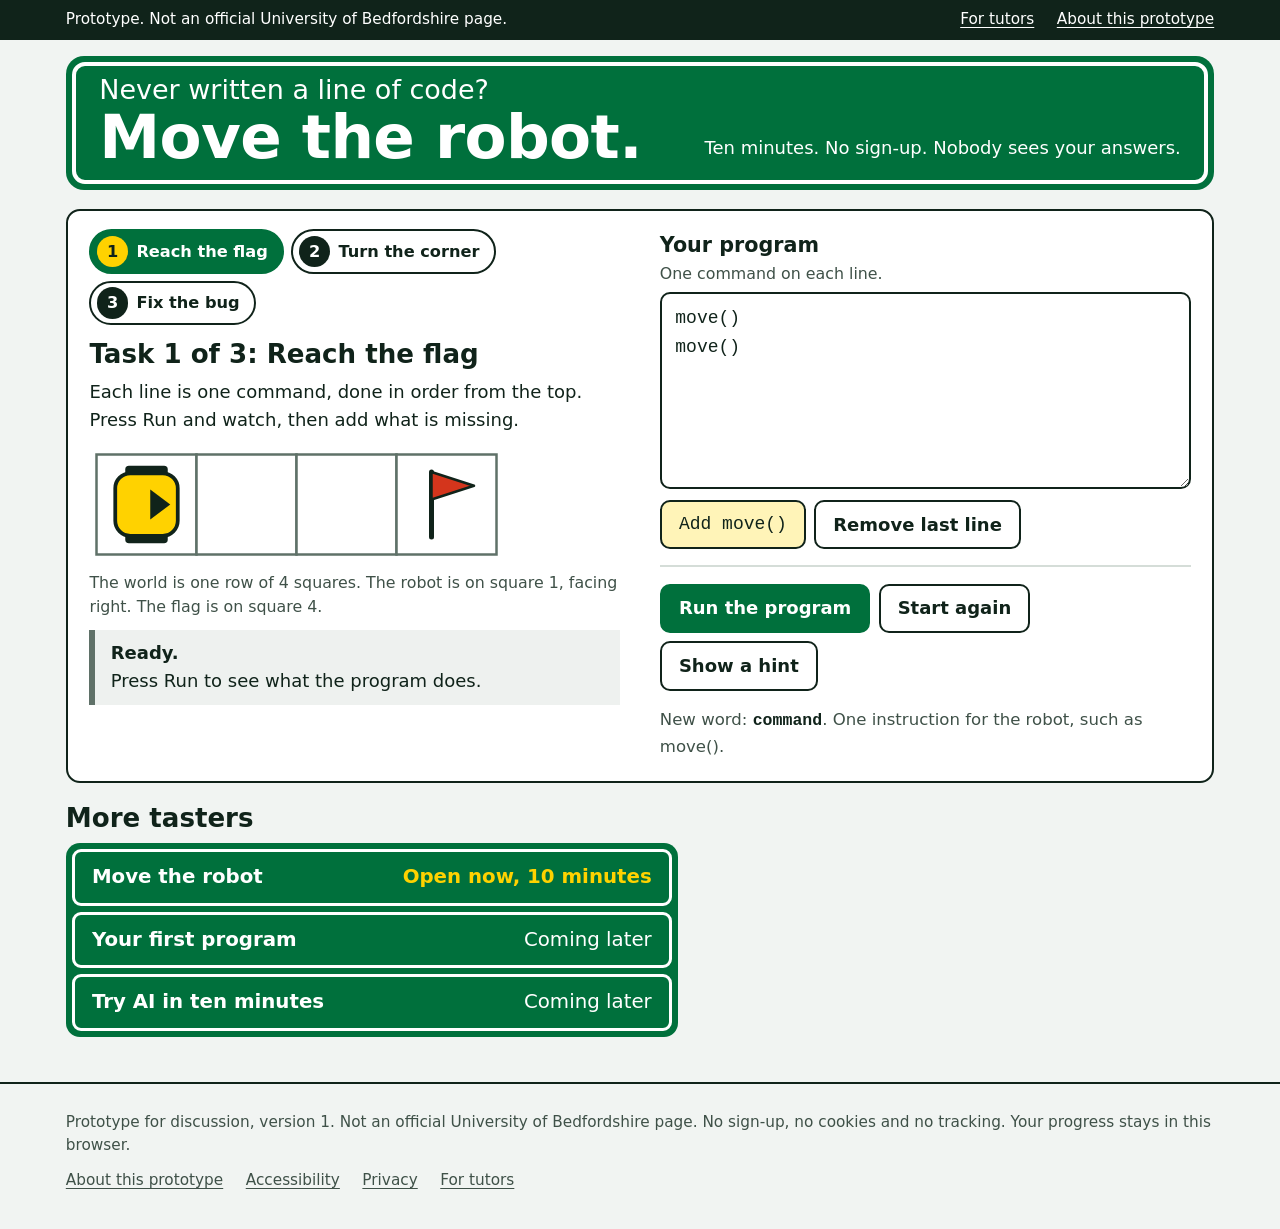
==== tech-taster/index.html @ 21ca5ffa "Add files via upload" ====
<!DOCTYPE html>
<html lang="en-GB">
<head>
  <meta charset="utf-8">
  <meta name="viewport" content="width=device-width, initial-scale=1">
  <title>Move the robot: a ten-minute tech taster (prototype)</title>
  <meta name="description" content="Never written a line of code? Move a robot with a few commands. Ten minutes, no sign-up. A prototype for discussion.">
  <meta name="robots" content="noindex">
  <link rel="icon" href="data:image/svg+xml,%3Csvg xmlns='http://www.w3.org/2000/svg' viewBox='0 0 64 64'%3E%3Crect width='64' height='64' rx='14' fill='%2300703c'/%3E%3Crect x='14' y='14' width='36' height='36' rx='9' fill='%23ffd200'/%3E%3Cpath d='M30 22l14 10-14 10z' fill='%2310231a'/%3E%3C/svg%3E">
  <link rel="stylesheet" href="css/site.css">
</head>
<body>
  <a class="skip" href="#main">Skip to the task</a>

  <header class="strip">
    <div class="wrap strip-inner">
      <p>Prototype. Not an official University of Bedfordshire page.</p>
      <nav aria-label="About this site">
        <a href="tutors.html">For tutors</a>
        <a href="about.html">About this prototype</a>
      </nav>
    </div>
  </header>

  <main id="main" class="wrap page" tabindex="-1">

    <section class="sign" aria-labelledby="page-title">
      <div class="sign-face">
        <h1 id="page-title">
          <span class="sign-ask">Never written a line of code?</span>
          <span class="sign-do">Move the robot.</span>
        </h1>
        <p class="sign-promise">Ten minutes. No sign-up. Nobody sees your answers.</p>
      </div>
    </section>

    <noscript>
      <p class="notice">This taster needs JavaScript to move the robot. Turn JavaScript on in your browser, then load the page again.</p>
    </noscript>

    <section class="bench" aria-labelledby="task-title">

      <div class="bench-see">
        <nav class="steps" aria-label="Tasks">
          <ol id="steps"></ol>
        </nav>
        <h2 id="task-title" tabindex="-1"></h2>
        <p id="task-intro"></p>
        <div id="world" class="world"></div>
        <p id="world-description" class="world-description"></p>
        <div id="result" class="result" role="status">
          <strong id="result-title"></strong>
          <span id="result-detail"></span>
          <span id="trace" class="trace" aria-hidden="true"></span>
        </div>
        <button type="button" id="next" class="button button-main button-next" hidden></button>
      </div>

      <div class="bench-do">
        <label for="code">Your program</label>
        <p id="code-help" class="help">One command on each line.</p>
        <textarea id="code" class="code-box" rows="6" spellcheck="false" autocapitalize="off" autocomplete="off" autocorrect="off" aria-describedby="code-help"></textarea>
        <div class="adders" role="group" aria-label="Change the program without typing">
          <span id="adder-buttons"></span>
          <button type="button" id="remove-last" class="button">Remove last line</button>
        </div>
        <p id="note" class="visually-hidden" role="status"></p>
        <div class="actions">
          <button type="button" id="run" class="button button-main">Run the program</button>
          <button type="button" id="reset" class="button">Start again</button>
          <button type="button" id="hint" class="button">Show a hint</button>
        </div>
        <p id="hint-text" class="hint" role="status" hidden></p>
        <p class="word">New word: <strong id="word-term"></strong>. <span id="word-meaning"></span></p>
      </div>

    </section>

    <section id="finish" class="finish" aria-labelledby="finish-title" hidden>
      <h2 id="finish-title" tabindex="-1">You wrote three programs.</h2>
      <p>You gave a machine instructions in a language it understands. You found a bug and you fixed it. Every programmer started the same way.</p>
      <h3>Three words you now know</h3>
      <dl class="words">
        <div>
          <dt>command</dt>
          <dd>One instruction, such as <code>move()</code>.</dd>
        </div>
        <div>
          <dt>program</dt>
          <dd>A list of commands. The computer does them in order, from the top.</dd>
        </div>
        <div>
          <dt>bug</dt>
          <dd>A mistake in a program. Finding and fixing it is called debugging.</dd>
        </div>
      </dl>
      <h3>What next</h3>
      <p class="placeholder">This part is a placeholder. In a real version your next step would go here: course information, an open day, or a route through a local college.</p>
      <button type="button" id="again" class="button">Do the tasks again</button>
    </section>

    <section class="routes" aria-labelledby="routes-title">
      <h2 id="routes-title">More tasters</h2>
      <ul class="fingerpost">
        <li><span class="route-name">Move the robot</span> <span class="route-state route-open">Open now, 10 minutes</span></li>
        <li><span class="route-name">Your first program</span> <span class="route-state">Coming later</span></li>
        <li><span class="route-name">Try AI in ten minutes</span> <span class="route-state">Coming later</span></li>
      </ul>
    </section>

  </main>

  <footer class="foot">
    <div class="wrap">
      <p>Prototype for discussion, version 1. Not an official University of Bedfordshire page. No sign-up, no cookies and no tracking. Your progress stays in this browser.</p>
      <nav class="foot-links" aria-label="More about this site">
        <a href="about.html">About this prototype</a>
        <a href="about.html#accessibility">Accessibility</a>
        <a href="about.html#privacy">Privacy</a>
        <a href="tutors.html">For tutors</a>
      </nav>
    </div>
  </footer>

  <script src="js/engine.js"></script>
  <script src="js/tasks.js"></script>
  <script src="js/app.js"></script>
</body>
</html>
---- tech-taster/css/site.css ----
/*
  Tech taster, version 1 (prototype)
  ----------------------------------
  The look borrows from British road signs: a green sign with white lettering
  points the way, and everything else stays plain so the robot is the focus.

  Order of this file:
    1. colours, fonts and basics
    2. page frame (top strip, footer)
    3. the sign (headline)
    4. the bench (world, code box, buttons, result)
    5. finish panel and the list of tasters
    6. the two text pages (For tutors, About)
*/

/* ---------- 1. Colours, fonts and basics ---------- */

:root {
  --sign: #00703c;       /* sign green: headline sign and main buttons */
  --sign-dark: #00552d;
  --marker: #ffd200;     /* the robot, and part of the focus ring */
  --ink: #10231a;        /* text */
  --ink-soft: #3f5148;   /* secondary text */
  --line: #5f7168;       /* borders and grid lines: at least 3:1 on white */
  --paper: #f1f4f2;      /* page background */
  --panel: #ffffff;
  --flag: #d4351c;
  --not-yet: #8a5a00;
  --stopped: #b3261e;

  --font-sign: "Gill Sans Nova", "Gill Sans", "Gill Sans MT", Seravek, "Trebuchet MS", Calibri, system-ui, sans-serif;
  --font-body: system-ui, -apple-system, "Segoe UI", Roboto, "Helvetica Neue", Arial, sans-serif;
  --font-code: ui-monospace, "SF Mono", "Cascadia Mono", Consolas, "Liberation Mono", Menlo, monospace;

  --radius: 10px;
}

*,
*::before,
*::after {
  box-sizing: border-box;
}

html {
  font-size: 112.5%; /* 18px: comfortable for reading in a second language */
  -webkit-text-size-adjust: 100%;
}

body {
  margin: 0;
  background: var(--paper);
  color: var(--ink);
  font-family: var(--font-body);
  line-height: 1.55;
}

h1,
h2,
h3 {
  margin: 0;
  font-family: var(--font-sign);
  font-weight: 600;
  line-height: 1.15;
}

h2 {
  font-size: 1.45rem;
}

h3 {
  margin-top: 1.25rem;
  font-size: 1.15rem;
}

p {
  margin: 0.5rem 0 0;
}

a {
  color: inherit;
  text-decoration-thickness: 0.08em;
  text-underline-offset: 0.18em;
}

code {
  font-family: var(--font-code);
  font-size: 0.95em;
}

[hidden] {
  display: none !important;
}

/* One focus ring for everything. Yellow shows on dark backgrounds, ink on light ones. */
:focus-visible {
  outline: 3px solid var(--ink);
  outline-offset: 2px;
  box-shadow: 0 0 0 2px var(--marker);
}

.visually-hidden {
  position: absolute;
  width: 1px;
  height: 1px;
  overflow: hidden;
  clip: rect(0 0 0 0);
  white-space: nowrap;
}

.wrap {
  max-width: 66rem;
  margin: 0 auto;
  padding: 0 1.1rem;
}

.skip {
  position: absolute;
  top: -5rem;
  left: 0.75rem;
  z-index: 10;
  padding: 0.5rem 0.9rem;
  background: var(--marker);
  color: var(--ink);
  font-weight: 600;
}

.skip:focus {
  top: 0;
}

/* ---------- 2. Page frame ---------- */

.strip {
  background: var(--ink);
  color: #fff;
  font-size: 0.85rem;
}

.strip-inner {
  display: flex;
  flex-wrap: wrap;
  align-items: center;
  justify-content: space-between;
  gap: 0.2rem 1.5rem;
  padding-top: 0.45rem;
  padding-bottom: 0.45rem;
}

.strip p {
  margin: 0;
}

.strip nav {
  display: flex;
  flex-wrap: wrap;
  gap: 0.2rem 1.25rem;
}

.wrap.page {
  padding-top: 0.9rem;
  padding-bottom: 2.5rem;
}

.page:focus {
  outline: none; /* the page itself only takes focus from the skip link */
  box-shadow: none;
}

.page > * + * {
  margin-top: 1.1rem;
}

.foot {
  border-top: 2px solid var(--ink);
  padding: 1rem 0 2rem;
  color: var(--ink-soft);
  font-size: 0.85rem;
}

.foot-links {
  display: flex;
  flex-wrap: wrap;
  gap: 0.3rem 1.25rem;
  margin-top: 0.6rem;
}

.notice {
  margin: 0;
  padding: 0.7rem 0.9rem;
  background: #fff4b8;
  border: 2px solid var(--ink);
  border-radius: var(--radius);
}

/* ---------- 3. The sign ---------- */

.sign {
  padding: 6px;
  background: var(--sign);
  color: #fff;
  border-radius: 18px;
}

.sign-face {
  padding: 0.65rem 1.2rem 0.8rem;
  border: 4px solid #fff;
  border-radius: 13px;
}

.sign-ask {
  display: block;
  font-size: clamp(1.15rem, 2.4vw, 1.5rem);
  font-weight: 500;
}

.sign-do {
  display: block;
  font-size: clamp(2.3rem, 6vw, 3.4rem);
  line-height: 1.04;
  letter-spacing: -0.01em;
}

.sign-promise {
  margin: 0.3rem 0 0;
}

/* On a wide screen the promise sits beside the headline, which keeps the sign short
   so the world, the code box and the result all fit on one laptop screen. */
@media (min-width: 56rem) {
  .sign-face {
    display: flex;
    align-items: flex-end;
    justify-content: space-between;
    gap: 2rem;
    padding: 0.45rem 1.3rem 0.6rem;
  }

  .sign-promise {
    margin: 0 0 0.4rem;
    text-align: right;
  }
}

/* On a phone the sign and the top strip shrink so the robot is on the first screen. */
@media (max-width: 40rem) {
  .strip nav {
    display: none; /* the same links are in the footer */
  }

  .sign-face {
    padding: 0.45rem 0.9rem 0.6rem;
  }

  .sign-do {
    font-size: 2.1rem;
  }

  .sign-promise {
    font-size: 0.92rem;
  }

  .step:not([aria-current="step"]) {
    padding-right: 0.3rem;
  }

  .step:not([aria-current="step"]) .step-label {
    position: absolute;
    width: 1px;
    height: 1px;
    overflow: hidden;
    clip: rect(0 0 0 0);
    white-space: nowrap;
  }
}

/* ---------- 4. The bench ---------- */

.bench {
  display: grid;
  gap: 1.2rem 2.2rem;
  padding: 1rem 1.2rem 1.2rem;
  background: var(--panel);
  border: 2px solid var(--ink);
  border-radius: 14px;
}

@media (min-width: 56rem) {
  .bench {
    grid-template-columns: minmax(0, 1fr) minmax(0, 1fr);
    align-items: start;
  }
}

/* The three task buttons */

.steps ol {
  display: flex;
  flex-wrap: wrap;
  gap: 0.4rem;
  margin: 0 0 0.8rem;
  padding: 0;
  list-style: none;
}

.step {
  display: inline-flex;
  align-items: center;
  gap: 0.45rem;
  min-height: 2.45rem;
  padding: 0.2rem 0.8rem 0.2rem 0.3rem;
  background: var(--panel);
  color: var(--ink);
  border: 2px solid var(--ink);
  border-radius: 999px;
  font: inherit;
  font-size: 0.9rem;
  font-weight: 600;
  cursor: pointer;
}

.step:hover {
  background: #e4ebe6;
}

.step-number {
  display: inline-flex;
  align-items: center;
  justify-content: center;
  width: 1.75rem;
  height: 1.75rem;
  background: var(--ink);
  color: #fff;
  border-radius: 50%;
  font-family: var(--font-sign);
}

.step.is-done .step-number {
  background: var(--sign);
}

.step[aria-current="step"] {
  background: var(--sign);
  border-color: var(--sign);
  color: #fff;
}

.step[aria-current="step"] .step-number {
  background: var(--marker);
  color: var(--ink);
}

/* The world */

.world {
  margin-top: 0.7rem;
  scroll-margin-top: 0.75rem;
}

.world svg {
  display: block;
  width: 100%;
  height: auto;
}

.tile {
  fill: #fff;
  stroke: var(--line);
  stroke-width: 2;
}

.world.is-complete .tile-goal {
  fill: #d7efe1;
}

.robot {
  transition: transform 0.38s ease;
}

.robot.is-jumping {
  transition: none;
}

.robot-body {
  fill: var(--marker);
  stroke: var(--ink);
  stroke-width: 3;
}

.robot-wheel,
.robot-nose {
  fill: var(--ink);
}

.flag-pole {
  stroke: var(--ink);
  stroke-width: 4;
  stroke-linecap: round;
}

.flag-cloth {
  fill: var(--flag);
  stroke: var(--ink);
  stroke-width: 2;
  stroke-linejoin: round;
}

.rock {
  fill: #7b8790;
  stroke: var(--ink);
  stroke-width: 3;
  stroke-linejoin: round;
}

.world-description {
  color: var(--ink-soft);
  font-size: 0.88rem;
}

/* The result, straight under the world */

.result {
  min-height: 3.6rem;
  margin-top: 0.6rem;
  padding: 0.5rem 0.85rem;
  background: #eef1ef;
  border-left: 6px solid var(--line);
}

.result strong {
  display: block;
}

.result.is-complete {
  background: #e1f2e8;
  border-left-color: var(--sign);
}

.result.is-complete strong {
  color: var(--sign-dark);
}

.result.is-short {
  background: #fcf2d9;
  border-left-color: var(--not-yet);
}

.result.is-short strong {
  color: var(--not-yet);
}

.result.is-stopped {
  background: #fbe9e7;
  border-left-color: var(--stopped);
}

.result.is-stopped strong {
  color: var(--stopped);
}

.trace {
  font-family: var(--font-code);
  font-size: 0.92rem;
}

/* Buttons */

.button {
  min-height: 2.75rem;
  padding: 0.4rem 0.95rem;
  background: var(--panel);
  color: var(--ink);
  border: 2px solid var(--ink);
  border-radius: var(--radius);
  font: inherit;
  font-weight: 600;
  cursor: pointer;
}

.button:hover {
  background: #e4ebe6;
}

.button-main {
  background: var(--sign);
  border-color: var(--sign);
  color: #fff;
}

.button-main:hover {
  background: var(--sign-dark);
  border-color: var(--sign-dark);
}

.button-command {
  background: #fff4b8;
  font-family: var(--font-code);
  font-weight: 500;
}

.button-command:hover {
  background: #ffe97a;
}

.button[aria-disabled="true"] {
  opacity: 0.6;
  cursor: progress;
}

.button-next {
  margin-top: 0.75rem;
}

/* The code box and its helpers */

.bench-do label {
  display: block;
  font-family: var(--font-sign);
  font-size: 1.15rem;
  font-weight: 600;
}

.help {
  margin: 0;
  color: var(--ink-soft);
  font-size: 0.88rem;
}

.code-box {
  display: block;
  width: 100%;
  margin-top: 0.35rem;
  padding: 0.55rem 0.75rem;
  background: #fff;
  color: var(--ink);
  border: 2px solid var(--ink);
  border-radius: var(--radius);
  font-family: var(--font-code);
  font-size: 1rem;
  line-height: 1.6;
  resize: vertical;
  tab-size: 4;
}

.adders,
.actions {
  display: flex;
  flex-wrap: wrap;
  gap: 0.45rem;
  margin-top: 0.6rem;
}

#adder-buttons {
  display: contents;
}

.actions {
  margin-top: 0.9rem;
  padding-top: 0.9rem;
  border-top: 2px solid #d5ddd8;
}

.hint {
  margin-top: 0.7rem;
  padding: 0.55rem 0.8rem;
  background: #fffbe6;
  border: 2px dashed var(--line);
  border-radius: var(--radius);
}

.word {
  margin-top: 0.9rem;
  color: var(--ink-soft);
  font-size: 0.92rem;
}

.word strong {
  color: var(--ink);
  font-family: var(--font-code);
}

/* ---------- 5. Finish panel and the list of tasters ---------- */

.finish {
  padding: 1.2rem 1.25rem 1.4rem;
  background: var(--panel);
  border: 2px solid var(--ink);
  border-radius: 14px;
}

.finish:focus,
.finish h2:focus {
  outline: none;
  box-shadow: none;
}

.words {
  display: grid;
  gap: 0.7rem 1.75rem;
  margin: 0.6rem 0 0;
}

@media (min-width: 48rem) {
  .words {
    grid-template-columns: repeat(3, minmax(0, 1fr));
  }
}

.words dt {
  font-family: var(--font-code);
  font-weight: 700;
}

.words dd {
  margin: 0.1rem 0 0;
}

.placeholder {
  margin: 0.6rem 0 1rem;
  padding: 0.7rem 0.9rem;
  background: var(--paper);
  border: 2px dashed var(--line);
  border-radius: var(--radius);
}

.routes h2 {
  margin-bottom: 0.6rem;
}

/* Three stacked sign plates, like a fingerpost */
.fingerpost {
  max-width: 34rem;
  margin: 0;
  padding: 6px;
  background: var(--sign);
  color: #fff;
  border-radius: 14px;
  font-family: var(--font-sign);
  font-size: 1.1rem;
  list-style: none;
}

.fingerpost li {
  display: flex;
  flex-wrap: wrap;
  justify-content: space-between;
  gap: 0.1rem 1.25rem;
  padding: 0.55rem 0.95rem;
  border: 3px solid #fff;
  border-radius: 9px;
}

.fingerpost li + li {
  margin-top: 6px;
}

.route-name {
  font-weight: 600;
}

.route-open {
  color: var(--marker);
  font-weight: 600;
}

/* ---------- 6. The two text pages ---------- */

.prose > * {
  max-width: 42rem;
}

.prose h1 {
  font-size: clamp(1.9rem, 5vw, 2.5rem);
}

.prose h2 {
  margin-top: 1.9rem;
}

.prose ul,
.prose ol {
  margin: 0.5rem 0 0;
  padding-left: 1.3rem;
}

.prose li + li {
  margin-top: 0.3rem;
}

.prose table {
  width: 100%;
  margin-top: 0.7rem;
  border-collapse: collapse;
  background: var(--panel);
}

.prose th,
.prose td {
  padding: 0.5rem 0.65rem;
  border: 1.5px solid var(--line);
  text-align: left;
  vertical-align: top;
}

.prose th {
  background: #e3eae5;
}

.prose pre {
  margin: 0.6rem 0 0;
  padding: 0.6rem 0.85rem;
  overflow-x: auto;
  background: var(--panel);
  border: 2px solid var(--ink);
  border-radius: var(--radius);
  font-family: var(--font-code);
  font-size: 0.95rem;
  line-height: 1.6;
}

.back {
  display: inline-block;
  margin-bottom: 0.9rem;
  font-weight: 600;
}

/* People who ask their device for less motion get none. */
@media (prefers-reduced-motion: reduce) {
  .robot {
    transition: none;
  }
}
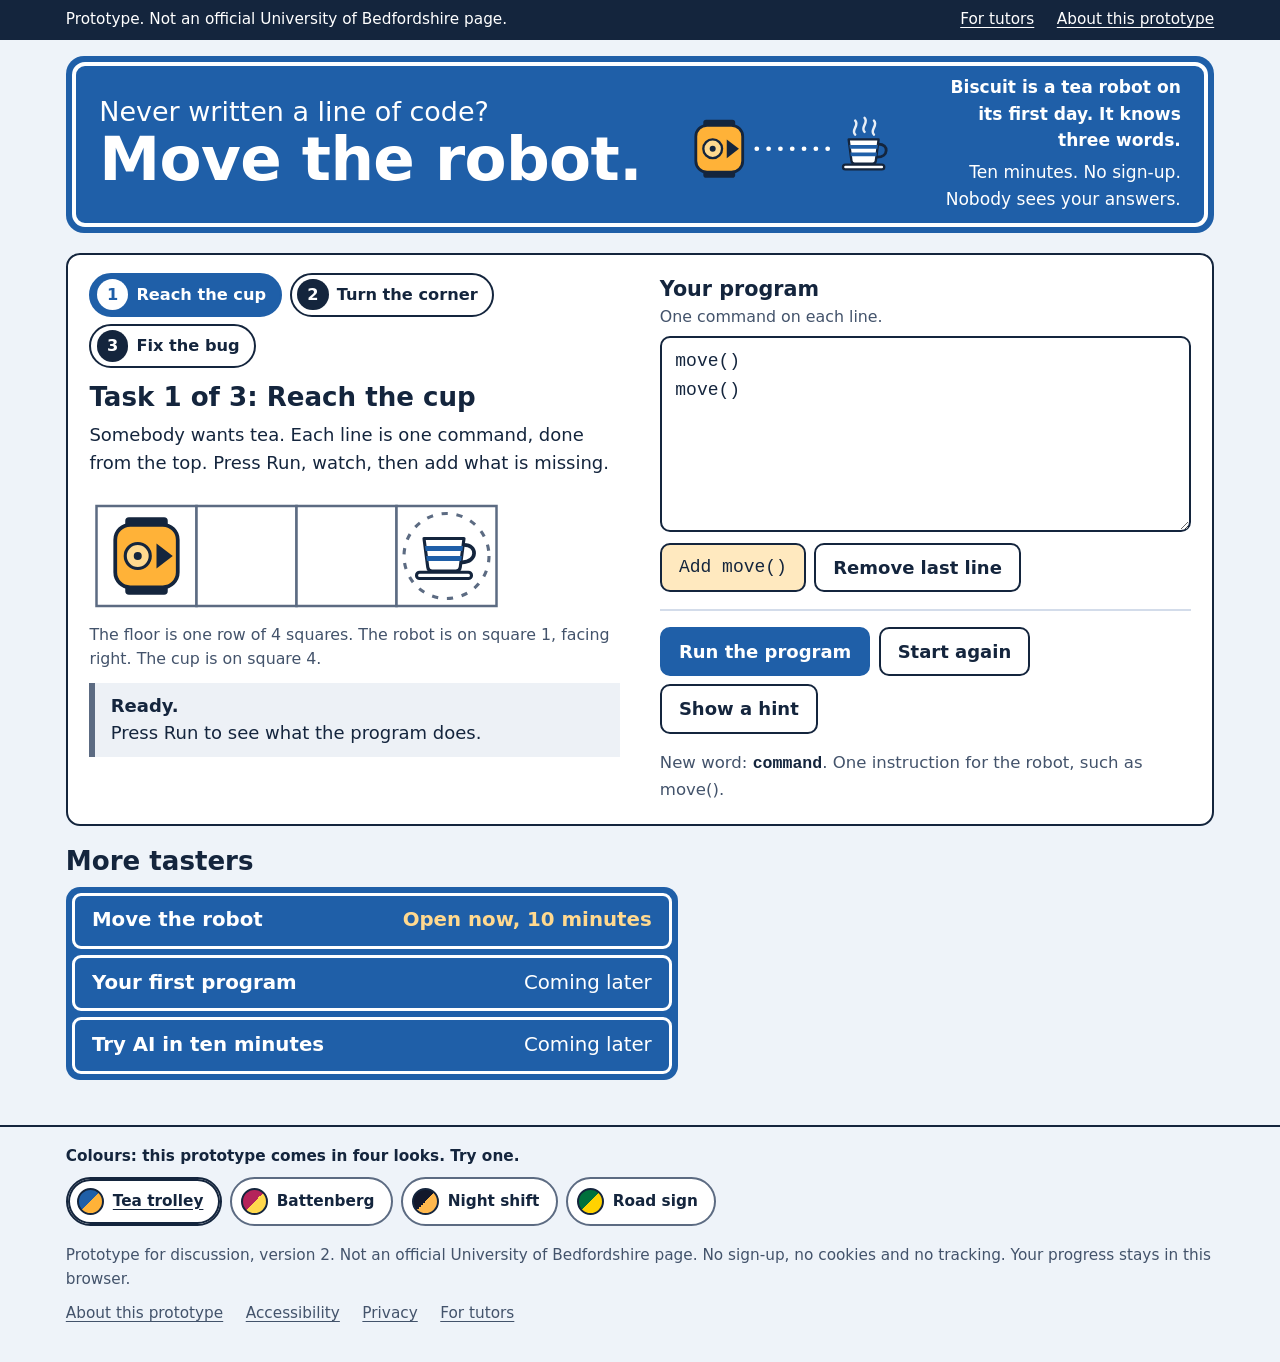
==== commit 192a3ea0: "Add files via upload" ====
--- a/tech-taster/index.html
+++ b/tech-taster/index.html
@@ -4,10 +4,11 @@
   <meta charset="utf-8">
   <meta name="viewport" content="width=device-width, initial-scale=1">
   <title>Move the robot: a ten-minute tech taster (prototype)</title>
-  <meta name="description" content="Never written a line of code? Move a robot with a few commands. Ten minutes, no sign-up. A prototype for discussion.">
+  <meta name="description" content="Never written a line of code? Send a tea robot across the room with a few commands. Ten minutes, no sign-up. A prototype for discussion.">
   <meta name="robots" content="noindex">
-  <link rel="icon" href="data:image/svg+xml,%3Csvg xmlns='http://www.w3.org/2000/svg' viewBox='0 0 64 64'%3E%3Crect width='64' height='64' rx='14' fill='%2300703c'/%3E%3Crect x='14' y='14' width='36' height='36' rx='9' fill='%23ffd200'/%3E%3Cpath d='M30 22l14 10-14 10z' fill='%2310231a'/%3E%3C/svg%3E">
+  <link rel="icon" href="data:image/svg+xml,%3Csvg xmlns='http://www.w3.org/2000/svg' viewBox='0 0 64 64'%3E%3Crect width='64' height='64' rx='14' fill='%231f5fa8'/%3E%3Crect x='14' y='14' width='36' height='36' rx='9' fill='%23ffb238'/%3E%3Cpath d='M30 22l14 10-14 10z' fill='%2314253d'/%3E%3C/svg%3E">
   <link rel="stylesheet" href="css/site.css">
+  <script src="js/look.js"></script>
 </head>
 <body>
   <a class="skip" href="#main">Skip to the task</a>
@@ -30,7 +31,36 @@
           <span class="sign-ask">Never written a line of code?</span>
           <span class="sign-do">Move the robot.</span>
         </h1>
-        <p class="sign-promise">Ten minutes. No sign-up. Nobody sees your answers.</p>
+
+        <!-- A picture of the story: the robot, the way across the room, and the cup. -->
+        <svg class="sign-picture" viewBox="0 0 240 92" aria-hidden="true" focusable="false">
+          <path class="sign-route" d="M 84 52 H 160"/>
+          <g transform="translate(44 52)">
+            <rect class="robot-wheel" x="-17" y="-31" width="34" height="9" rx="3"/>
+            <rect class="robot-wheel" x="-17" y="22" width="34" height="9" rx="3"/>
+            <rect class="robot-body" x="-25" y="-25" width="50" height="50" rx="12"/>
+            <circle class="robot-lid" cx="-7" cy="0" r="10"/>
+            <circle class="robot-knob" cx="-7" cy="0" r="3.2"/>
+            <path class="robot-nose" d="M 8 -10 L 21 0 L 8 10 Z"/>
+          </g>
+          <g transform="translate(198 50)">
+            <rect class="cup-saucer" x="-22" y="19" width="44" height="5" rx="2.5"/>
+            <path class="cup-handle" d="M 16 -3 C 27 -3 27 11 14.4 11"/>
+            <path class="cup-body" d="M -16 -8 H 16 L 13 15 Q 12.6 18 9.6 18 H -9.6 Q -12.6 18 -13 15 Z"/>
+            <path class="cup-stripe" d="M -15.2 -2 H 15.2 L 14.7 2 H -14.7 Z"/>
+            <path class="cup-stripe" d="M -14.2 6 H 14.2 L 13.7 10 H -13.7 Z"/>
+            <g class="steam">
+              <path d="M -9 -13 c -5 -5 5 -10 0 -15"/>
+              <path d="M 1 -16 c -5 -5 5 -10 0 -15"/>
+              <path d="M 11 -13 c -5 -5 5 -10 0 -15"/>
+            </g>
+          </g>
+        </svg>
+
+        <div class="sign-side">
+          <p class="sign-story">Biscuit is a tea robot on its first day. It knows three words.</p>
+          <p class="sign-promise">Ten minutes. No sign-up. Nobody sees your answers.</p>
+        </div>
       </div>
     </section>
 
@@ -72,13 +102,14 @@
         </div>
         <p id="hint-text" class="hint" role="status" hidden></p>
         <p class="word">New word: <strong id="word-term"></strong>. <span id="word-meaning"></span></p>
+        <p id="real-life" class="real-life" role="status" hidden></p>
       </div>
 
     </section>
 
     <section id="finish" class="finish" aria-labelledby="finish-title" hidden>
       <h2 id="finish-title" tabindex="-1">You wrote three programs.</h2>
-      <p>You gave a machine instructions in a language it understands. You found a bug and you fixed it. Every programmer started the same way.</p>
+      <p>Biscuit delivered every cup, and you did the thinking. You gave a machine instructions in a language it understands. You found a bug and you fixed it. Every programmer started the same way.</p>
       <h3>Three words you now know</h3>
       <dl class="words">
         <div>
@@ -112,7 +143,14 @@
 
   <footer class="foot">
     <div class="wrap">
-      <p>Prototype for discussion, version 1. Not an official University of Bedfordshire page. No sign-up, no cookies and no tracking. Your progress stays in this browser.</p>
+      <div class="looks" role="group" aria-labelledby="looks-title">
+        <p id="looks-title" class="looks-title">Colours: this prototype comes in four looks. Try one.</p>
+        <button type="button" class="look-choice" data-look-choice="tea" aria-pressed="true"><span class="swatch swatch-tea" aria-hidden="true"></span>Tea trolley</button>
+        <button type="button" class="look-choice" data-look-choice="battenberg" aria-pressed="false"><span class="swatch swatch-battenberg" aria-hidden="true"></span>Battenberg</button>
+        <button type="button" class="look-choice" data-look-choice="night" aria-pressed="false"><span class="swatch swatch-night" aria-hidden="true"></span>Night shift</button>
+        <button type="button" class="look-choice" data-look-choice="sign" aria-pressed="false"><span class="swatch swatch-sign" aria-hidden="true"></span>Road sign</button>
+      </div>
+      <p>Prototype for discussion, version 2. Not an official University of Bedfordshire page. No sign-up, no cookies and no tracking. Your progress stays in this browser.</p>
       <nav class="foot-links" aria-label="More about this site">
         <a href="about.html">About this prototype</a>
         <a href="about.html#accessibility">Accessibility</a>
--- a/tech-taster/css/site.css
+++ b/tech-taster/css/site.css
@@ -1,32 +1,81 @@
 /*
-  Tech taster, version 1 (prototype)
+  Tech taster, version 2 (prototype)
   ----------------------------------
-  The look borrows from British road signs: a green sign with white lettering
-  points the way, and everything else stays plain so the robot is the focus.
+  Every colour on the site comes from the variables in part 1. A "look" is one
+  block of those variables. There are four looks, and js/look.js chooses one by
+  setting data-look on the <html> element:
+
+    tea         blue-and-white china with tea amber (the default)
+    battenberg  pink and yellow, like the cake
+    night       dark, for a dim room or a projector
+    sign        the green road sign from version 1
+
+  None of them uses the university's colours, because this is not a university page.
 
   Order of this file:
-    1. colours, fonts and basics
-    2. page frame (top strip, footer)
-    3. the sign (headline)
-    4. the bench (world, code box, buttons, result)
+    1. the four looks, then fonts and basics
+    2. page frame (top strip, footer, colour chooser)
+    3. the sign (headline, story and picture)
+    4. the bench (floor, code box, buttons, result)
     5. finish panel and the list of tasters
     6. the two text pages (For tutors, About)
 */
 
-/* ---------- 1. Colours, fonts and basics ---------- */
-
+/* ---------- 1. The four looks ---------- */
+
+/* Tea trolley: the default. It is used when no other look is chosen. */
 :root {
-  --sign: #00703c;       /* sign green: headline sign and main buttons */
-  --sign-dark: #00552d;
-  --marker: #ffd200;     /* the robot, and part of the focus ring */
-  --ink: #10231a;        /* text */
-  --ink-soft: #3f5148;   /* secondary text */
-  --line: #5f7168;       /* borders and grid lines: at least 3:1 on white */
-  --paper: #f1f4f2;      /* page background */
-  --panel: #ffffff;
+  --hero-bg: #1f5fa8;      /* the headline sign: china blue */
+  --hero-ink: #ffffff;
+  --hero-rim: #ffffff;
+  --hero-accent: #ffd98f;
+
+  --brand: #1f5fa8;        /* main buttons and the open task */
+  --brand-dark: #174a85;
+  --on-brand: #ffffff;
+  --accent: #ffb238;       /* tea amber: highlights and half of the focus ring */
+  --on-accent: #14253d;
+
+  --ink: #14253d;          /* text */
+  --ink-soft: #43536b;     /* secondary text */
+  --line: #5c6b82;         /* borders and grid lines: at least 3:1 on the floor */
+  --rule: #d3dcea;         /* soft dividing lines */
+
+  --paper: #eef3f9;        /* page background */
+  --panel: #ffffff;        /* cards */
+  --panel-soft: #e3ebf5;   /* a card when the pointer is over it, table headings */
+  --field: #ffffff;        /* the code box */
+
+  --strip-bg: #14253d;
+  --strip-ink: #ffffff;
+
+  --chip: #ffe9bf;         /* the Add buttons */
+  --chip-hover: #ffd98f;
+  --hint-bg: #fff7e6;
+
+  --result-bg: #edf1f6;
+  --ok: #1a7f4b;
+  --ok-ink: #0f5c35;
+  --ok-bg: #e0f3e8;
+  --warn: #8a5a00;
+  --warn-bg: #fcf2d9;
+  --bad: #b3261e;
+  --bad-bg: #fbe9e7;
+
+  --tile: #ffffff;         /* one square of the floor */
+  --goal-tint: #d9f0e2;
+  --robot-body: #ffb238;
+  --robot-lid: #ffd98f;
+  --robot-ink: #14253d;
+  --robot-wheel: #14253d;
+  --shape-ink: #14253d;    /* outlines of the small pictures */
+  --cup: #ffffff;
+  --cup-stripe: #1f5fa8;
+  --leaf: #2e8b57;
+  --pot: #c9713c;
+  --steam: #5c6b82;
   --flag: #d4351c;
-  --not-yet: #8a5a00;
-  --stopped: #b3261e;
+  --rock: #7b8790;
 
   --font-sign: "Gill Sans Nova", "Gill Sans", "Gill Sans MT", Seravek, "Trebuchet MS", Calibri, system-ui, sans-serif;
   --font-body: system-ui, -apple-system, "Segoe UI", Roboto, "Helvetica Neue", Arial, sans-serif;
@@ -34,6 +83,136 @@
 
   --radius: 10px;
 }
+
+/* Battenberg: pink and yellow. Only the colours that differ are listed. */
+[data-look="battenberg"] {
+  --hero-bg: #b4235a;
+  --hero-rim: #ffd84d;
+  --hero-accent: #ffd84d;
+
+  --brand: #b4235a;
+  --brand-dark: #8f1a47;
+  --accent: #ffd84d;
+  --on-accent: #2b1220;
+
+  --ink: #2b1220;
+  --ink-soft: #5a3f4d;
+  --line: #7a5f6c;
+  --rule: #ecd5de;
+
+  --paper: #fbf1f4;
+  --panel-soft: #f6e3ea;
+
+  --strip-bg: #2b1220;
+
+  --chip: #fff0b3;
+  --chip-hover: #ffe680;
+  --hint-bg: #fff9e0;
+  --result-bg: #f5eef1;
+
+  --goal-tint: #dff3e6;
+  --robot-body: #ffd84d;
+  --robot-lid: #fff0b3;
+  --robot-ink: #2b1220;
+  --robot-wheel: #2b1220;
+  --shape-ink: #2b1220;
+  --cup-stripe: #b4235a;
+  --steam: #7a5f6c;
+}
+
+/* Night shift: light text on dark panels. */
+[data-look="night"] {
+  --hero-bg: #2b3a8c;
+  --hero-rim: #ffb84d;
+  --hero-accent: #ffc978;
+
+  --brand: #ffb84d;
+  --brand-dark: #ffc978;
+  --on-brand: #12172b;
+  --accent: #ffb84d;
+  --on-accent: #12172b;
+
+  --ink: #f2f4ff;
+  --ink-soft: #c3c9e6;
+  --line: #8f98c7;
+  --rule: #343d6b;
+
+  --paper: #12172b;
+  --panel: #1c2340;
+  --panel-soft: #283058;
+  --field: #12172b;
+
+  --strip-bg: #0b0f1f;
+  --strip-ink: #f2f4ff;
+
+  --chip: #4a3a12;
+  --chip-hover: #5c4a1a;
+  --hint-bg: #262d52;
+
+  --result-bg: #232b4f;
+  --ok: #5fd39a;
+  --ok-ink: #8ff0bd;
+  --ok-bg: #153a2b;
+  --warn: #ffc65c;
+  --warn-bg: #3d3010;
+  --bad: #ff8a80;
+  --bad-bg: #45191a;
+
+  --tile: #262d52;
+  --goal-tint: #1d4a37;
+  --robot-body: #ffb84d;
+  --robot-lid: #ffd699;
+  --robot-ink: #12172b;
+  --robot-wheel: #8f98c7;
+  --shape-ink: #12172b;
+  --cup: #f2f4ff;
+  --cup-stripe: #2b3a8c;
+  --leaf: #4fbf85;
+  --pot: #d98b5f;
+  --steam: #c3c9e6;
+  --flag: #ff8a80;
+  --rock: #8f98c7;
+}
+
+/* Road sign: the look of version 1. */
+[data-look="sign"] {
+  --hero-bg: #00703c;
+  --hero-accent: #ffe14d;
+
+  --brand: #00703c;
+  --brand-dark: #00552d;
+  --accent: #ffd200;
+  --on-accent: #10231a;
+
+  --ink: #10231a;
+  --ink-soft: #3f5148;
+  --line: #5f7168;
+  --rule: #d5ddd8;
+
+  --paper: #f1f4f2;
+  --panel-soft: #e4ebe6;
+
+  --strip-bg: #10231a;
+
+  --chip: #fff4b8;
+  --chip-hover: #ffe97a;
+  --hint-bg: #fffbe6;
+  --result-bg: #eef1ef;
+  --ok: #00703c;
+  --ok-ink: #00552d;
+  --ok-bg: #e1f2e8;
+
+  --goal-tint: #d7efe1;
+  --robot-body: #ffd200;
+  --robot-lid: #fff4b8;
+  --robot-ink: #10231a;
+  --robot-wheel: #10231a;
+  --shape-ink: #10231a;
+  --cup-stripe: #00703c;
+  --steam: #5f7168;
+}
+
+/* ---------- Basics ---------- */
 
 *,
 *::before,
@@ -91,11 +270,11 @@
   display: none !important;
 }
 
-/* One focus ring for everything. Yellow shows on dark backgrounds, ink on light ones. */
+/* One focus ring for everything. It has two colours, so one of them always shows. */
 :focus-visible {
   outline: 3px solid var(--ink);
   outline-offset: 2px;
-  box-shadow: 0 0 0 2px var(--marker);
+  box-shadow: 0 0 0 2px var(--accent);
 }
 
 .visually-hidden {
@@ -119,8 +298,8 @@
   left: 0.75rem;
   z-index: 10;
   padding: 0.5rem 0.9rem;
-  background: var(--marker);
-  color: var(--ink);
+  background: var(--accent);
+  color: var(--on-accent);
   font-weight: 600;
 }
 
@@ -131,8 +310,8 @@
 /* ---------- 2. Page frame ---------- */
 
 .strip {
-  background: var(--ink);
-  color: #fff;
+  background: var(--strip-bg);
+  color: var(--strip-ink);
   font-size: 0.85rem;
 }
 
@@ -187,23 +366,91 @@
 .notice {
   margin: 0;
   padding: 0.7rem 0.9rem;
-  background: #fff4b8;
+  background: var(--chip);
   border: 2px solid var(--ink);
   border-radius: var(--radius);
 }
 
+/* The colour chooser in the footer */
+
+.looks {
+  display: flex;
+  flex-wrap: wrap;
+  align-items: center;
+  gap: 0.45rem;
+  margin-bottom: 1rem;
+}
+
+.looks-title {
+  flex-basis: 100%;
+  margin: 0;
+  color: var(--ink);
+  font-weight: 600;
+}
+
+.look-choice {
+  display: inline-flex;
+  align-items: center;
+  gap: 0.5rem;
+  min-height: 2.75rem;
+  padding: 0.3rem 0.9rem 0.3rem 0.5rem;
+  background: var(--panel);
+  color: var(--ink);
+  border: 2px solid var(--line);
+  border-radius: 999px;
+  font: inherit;
+  font-weight: 600;
+  cursor: pointer;
+}
+
+.look-choice:hover {
+  background: var(--panel-soft);
+}
+
+/* The look in use has a heavier border, and its name is underlined. */
+.look-choice[aria-pressed="true"] {
+  border-color: var(--ink);
+  box-shadow: inset 0 0 0 2px var(--ink);
+  text-decoration: underline;
+  text-underline-offset: 0.2em;
+}
+
+.swatch {
+  width: 1.5rem;
+  height: 1.5rem;
+  border: 2px solid var(--ink);
+  border-radius: 50%;
+}
+
+/* Each dot shows its own look's colours, whichever look is in use. */
+.swatch-tea {
+  background: linear-gradient(135deg, #1f5fa8 50%, #ffb238 50%);
+}
+
+.swatch-battenberg {
+  background: linear-gradient(135deg, #b4235a 50%, #ffd84d 50%);
+}
+
+.swatch-night {
+  background: linear-gradient(135deg, #12172b 50%, #ffb84d 50%);
+}
+
+.swatch-sign {
+  background: linear-gradient(135deg, #00703c 50%, #ffd200 50%);
+}
+
 /* ---------- 3. The sign ---------- */
 
 .sign {
   padding: 6px;
-  background: var(--sign);
-  color: #fff;
+  background: var(--hero-bg);
+  color: var(--hero-ink);
   border-radius: 18px;
 }
 
 .sign-face {
   padding: 0.65rem 1.2rem 0.8rem;
-  border: 4px solid #fff;
+  border: 4px solid var(--hero-rim);
   border-radius: 13px;
 }
 
@@ -220,24 +467,65 @@
   letter-spacing: -0.01em;
 }
 
+.sign-story,
 .sign-promise {
   margin: 0.3rem 0 0;
 }
 
-/* On a wide screen the promise sits beside the headline, which keeps the sign short
-   so the world, the code box and the result all fit on one laptop screen. */
+.sign-story {
+  font-weight: 600;
+}
+
+/* The picture is decoration, so it only appears where there is room for it. */
+.sign-picture {
+  display: none;
+}
+
+.sign-route {
+  fill: none;
+  stroke: var(--hero-ink);
+  stroke-width: 5;
+  stroke-linecap: round;
+  stroke-dasharray: 0.1 12.5;
+}
+
+.sign-picture .steam path {
+  stroke: var(--hero-ink);
+  opacity: 0.9;
+}
+
+/* On a wide screen the story sits beside the headline, which keeps the sign short
+   so the floor, the code box and the result all fit on one laptop screen. */
 @media (min-width: 56rem) {
   .sign-face {
     display: flex;
-    align-items: flex-end;
+    align-items: center;
     justify-content: space-between;
     gap: 2rem;
     padding: 0.45rem 1.3rem 0.6rem;
   }
 
-  .sign-promise {
-    margin: 0 0 0.4rem;
+  .sign-face h1 {
+    flex: none; /* the headline keeps its full width and stays on one line */
+  }
+
+  .sign-side {
+    flex: 0 1 23rem;
+    font-size: 0.95rem;
     text-align: right;
+  }
+
+  .sign-story {
+    margin-top: 0;
+  }
+}
+
+@media (min-width: 68rem) {
+  .sign-picture {
+    display: block;
+    flex: none;
+    width: 12.5rem;
+    height: auto;
   }
 }
 
@@ -255,8 +543,13 @@
     font-size: 2.1rem;
   }
 
+  .sign-story,
   .sign-promise {
     font-size: 0.92rem;
+  }
+
+  .sign-promise {
+    margin-top: 0.1rem;
   }
 
   .step:not([aria-current="step"]) {
@@ -319,7 +612,7 @@
 }
 
 .step:hover {
-  background: #e4ebe6;
+  background: var(--panel-soft);
 }
 
 .step-number {
@@ -329,30 +622,30 @@
   width: 1.75rem;
   height: 1.75rem;
   background: var(--ink);
-  color: #fff;
+  color: var(--panel);
   border-radius: 50%;
   font-family: var(--font-sign);
 }
 
 .step.is-done .step-number {
-  background: var(--sign);
+  background: var(--ok);
 }
 
 .step[aria-current="step"] {
-  background: var(--sign);
-  border-color: var(--sign);
-  color: #fff;
+  background: var(--brand);
+  border-color: var(--brand);
+  color: var(--on-brand);
 }
 
 .step[aria-current="step"] .step-number {
-  background: var(--marker);
-  color: var(--ink);
-}
-
-/* The world */
+  background: var(--on-brand);
+  color: var(--brand);
+}
+
+/* The floor and the small pictures on it */
 
 .world {
-  margin-top: 0.7rem;
+  margin-top: 0.5rem;
   scroll-margin-top: 0.75rem;
 }
 
@@ -363,13 +656,26 @@
 }
 
 .tile {
-  fill: #fff;
+  fill: var(--tile);
   stroke: var(--line);
   stroke-width: 2;
 }
 
 .world.is-complete .tile-goal {
-  fill: #d7efe1;
+  fill: var(--goal-tint);
+}
+
+.goal-ring {
+  fill: none;
+  stroke: var(--line);
+  stroke-width: 2.5;
+  stroke-dasharray: 5 7;
+}
+
+.world.is-complete .goal-ring {
+  stroke: var(--ok);
+  stroke-width: 4;
+  stroke-dasharray: none;
 }
 
 .robot {
@@ -381,34 +687,110 @@
 }
 
 .robot-body {
-  fill: var(--marker);
-  stroke: var(--ink);
+  fill: var(--robot-body);
+  stroke: var(--robot-ink);
   stroke-width: 3;
 }
 
-.robot-wheel,
+.robot-lid {
+  fill: var(--robot-lid);
+  stroke: var(--robot-ink);
+  stroke-width: 2.5;
+}
+
+.robot-knob,
 .robot-nose {
-  fill: var(--ink);
+  fill: var(--robot-ink);
+}
+
+.robot-wheel {
+  fill: var(--robot-wheel);
+}
+
+.cup-body,
+.cup-saucer {
+  fill: var(--cup);
+  stroke: var(--shape-ink);
+  stroke-width: 2.5;
+  stroke-linejoin: round;
+}
+
+.cup-handle {
+  fill: none;
+  stroke: var(--shape-ink);
+  stroke-width: 3;
+  stroke-linecap: round;
+}
+
+.cup-stripe {
+  fill: var(--cup-stripe);
+}
+
+.plant-leaf {
+  fill: var(--leaf);
+  stroke: var(--shape-ink);
+  stroke-width: 2.5;
+  stroke-linejoin: round;
+}
+
+.plant-pot {
+  fill: var(--pot);
+  stroke: var(--shape-ink);
+  stroke-width: 2.5;
+  stroke-linejoin: round;
 }
 
 .flag-pole {
-  stroke: var(--ink);
+  stroke: var(--shape-ink);
   stroke-width: 4;
   stroke-linecap: round;
 }
 
 .flag-cloth {
   fill: var(--flag);
-  stroke: var(--ink);
+  stroke: var(--shape-ink);
   stroke-width: 2;
   stroke-linejoin: round;
 }
 
 .rock {
-  fill: #7b8790;
-  stroke: var(--ink);
+  fill: var(--rock);
+  stroke: var(--shape-ink);
   stroke-width: 3;
   stroke-linejoin: round;
+}
+
+/* Steam: hidden until the task is complete, then it rises once and stays. */
+.steam path {
+  fill: none;
+  stroke: var(--steam);
+  stroke-width: 2.6;
+  stroke-linecap: round;
+  opacity: 0;
+}
+
+.world.is-complete .steam path {
+  opacity: 1;
+  animation: steam-rise 0.7s ease-out both;
+}
+
+.world.is-complete .steam path:nth-child(2) {
+  animation-delay: 0.15s;
+}
+
+.world.is-complete .steam path:nth-child(3) {
+  animation-delay: 0.3s;
+}
+
+@keyframes steam-rise {
+  from {
+    opacity: 0;
+    transform: translateY(6px);
+  }
+  to {
+    opacity: 1;
+    transform: translateY(0);
+  }
 }
 
 .world-description {
@@ -416,13 +798,13 @@
   font-size: 0.88rem;
 }
 
-/* The result, straight under the world */
+/* The result, straight under the floor */
 
 .result {
   min-height: 3.6rem;
   margin-top: 0.6rem;
   padding: 0.5rem 0.85rem;
-  background: #eef1ef;
+  background: var(--result-bg);
   border-left: 6px solid var(--line);
 }
 
@@ -431,30 +813,30 @@
 }
 
 .result.is-complete {
-  background: #e1f2e8;
-  border-left-color: var(--sign);
+  background: var(--ok-bg);
+  border-left-color: var(--ok);
 }
 
 .result.is-complete strong {
-  color: var(--sign-dark);
+  color: var(--ok-ink);
 }
 
 .result.is-short {
-  background: #fcf2d9;
-  border-left-color: var(--not-yet);
+  background: var(--warn-bg);
+  border-left-color: var(--warn);
 }
 
 .result.is-short strong {
-  color: var(--not-yet);
+  color: var(--warn);
 }
 
 .result.is-stopped {
-  background: #fbe9e7;
-  border-left-color: var(--stopped);
+  background: var(--bad-bg);
+  border-left-color: var(--bad);
 }
 
 .result.is-stopped strong {
-  color: var(--stopped);
+  color: var(--bad);
 }
 
 .trace {
@@ -477,28 +859,28 @@
 }
 
 .button:hover {
-  background: #e4ebe6;
+  background: var(--panel-soft);
 }
 
 .button-main {
-  background: var(--sign);
-  border-color: var(--sign);
-  color: #fff;
+  background: var(--brand);
+  border-color: var(--brand);
+  color: var(--on-brand);
 }
 
 .button-main:hover {
-  background: var(--sign-dark);
-  border-color: var(--sign-dark);
+  background: var(--brand-dark);
+  border-color: var(--brand-dark);
 }
 
 .button-command {
-  background: #fff4b8;
+  background: var(--chip);
   font-family: var(--font-code);
   font-weight: 500;
 }
 
 .button-command:hover {
-  background: #ffe97a;
+  background: var(--chip-hover);
 }
 
 .button[aria-disabled="true"] {
@@ -530,7 +912,7 @@
   width: 100%;
   margin-top: 0.35rem;
   padding: 0.55rem 0.75rem;
-  background: #fff;
+  background: var(--field);
   color: var(--ink);
   border: 2px solid var(--ink);
   border-radius: var(--radius);
@@ -556,13 +938,13 @@
 .actions {
   margin-top: 0.9rem;
   padding-top: 0.9rem;
-  border-top: 2px solid #d5ddd8;
+  border-top: 2px solid var(--rule);
 }
 
 .hint {
   margin-top: 0.7rem;
   padding: 0.55rem 0.8rem;
-  background: #fffbe6;
+  background: var(--hint-bg);
   border: 2px dashed var(--line);
   border-radius: var(--radius);
 }
@@ -576,6 +958,15 @@
 .word strong {
   color: var(--ink);
   font-family: var(--font-code);
+}
+
+/* "In real life": appears when a task is complete */
+.real-life {
+  margin-top: 0.5rem;
+  padding: 0.45rem 0.8rem;
+  background: var(--ok-bg);
+  border-left: 6px solid var(--ok);
+  font-size: 0.92rem;
 }
 
 /* ---------- 5. Finish panel and the list of tasters ---------- */
@@ -626,13 +1017,13 @@
   margin-bottom: 0.6rem;
 }
 
-/* Three stacked sign plates, like a fingerpost */
+/* Three stacked plates, in the same colours as the headline sign */
 .fingerpost {
   max-width: 34rem;
   margin: 0;
   padding: 6px;
-  background: var(--sign);
-  color: #fff;
+  background: var(--hero-bg);
+  color: var(--hero-ink);
   border-radius: 14px;
   font-family: var(--font-sign);
   font-size: 1.1rem;
@@ -645,7 +1036,7 @@
   justify-content: space-between;
   gap: 0.1rem 1.25rem;
   padding: 0.55rem 0.95rem;
-  border: 3px solid #fff;
+  border: 3px solid var(--hero-rim);
   border-radius: 9px;
 }
 
@@ -658,8 +1049,8 @@
 }
 
 .route-open {
-  color: var(--marker);
-  font-weight: 600;
+  color: var(--hero-accent);
+  font-weight: 700;
 }
 
 /* ---------- 6. The two text pages ---------- */
@@ -702,7 +1093,7 @@
 }
 
 .prose th {
-  background: #e3eae5;
+  background: var(--panel-soft);
 }
 
 .prose pre {
@@ -728,4 +1119,8 @@
   .robot {
     transition: none;
   }
-}
+
+  .world.is-complete .steam path {
+    animation: none;
+  }
+}
